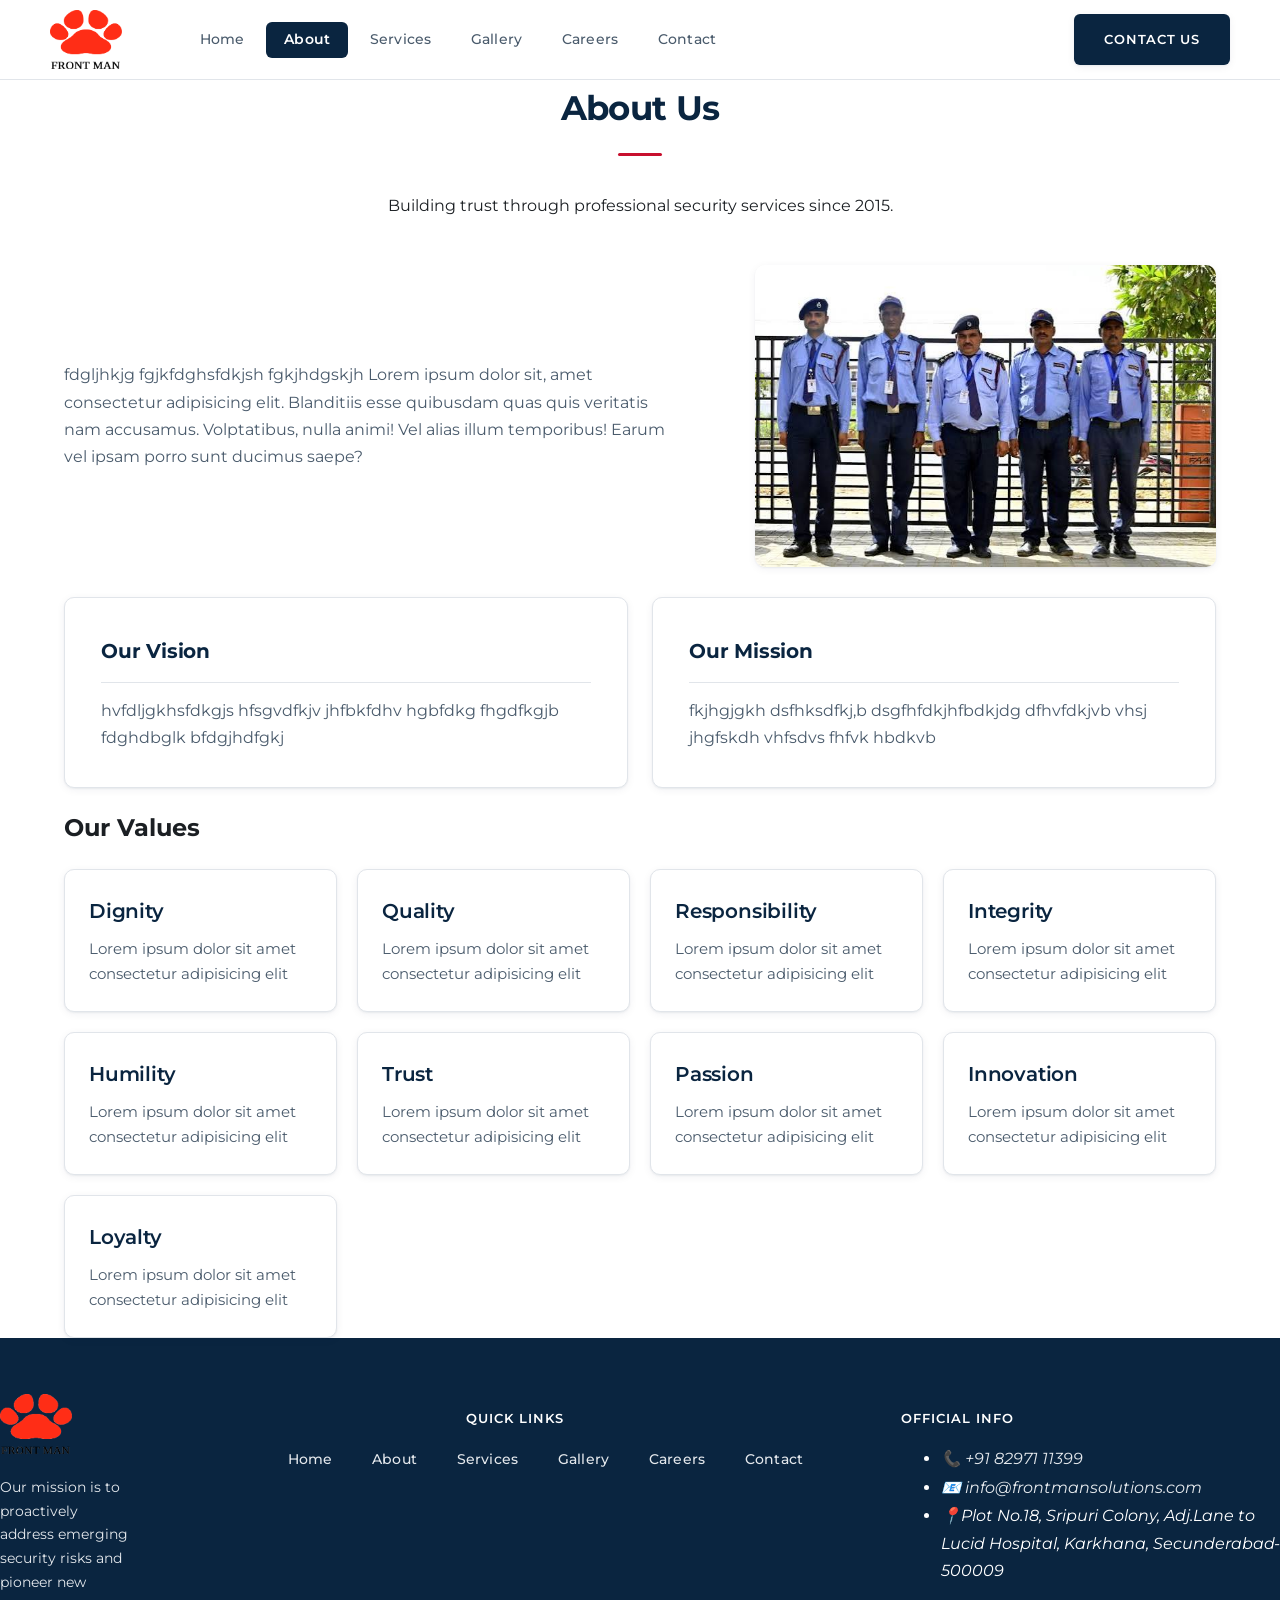
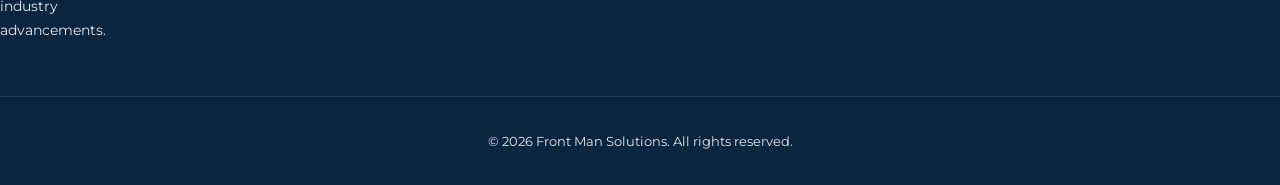
==== FMS/about.html @ 76311084 "First Commit" ====
<!DOCTYPE html>
<html lang="en">

<head>
    <meta charset="UTF-8">
    <meta name="viewport" content="width=device-width, initial-scale=1.0">
    <link rel="preconnect" href="https://fonts.googleapis.com">
    <link rel="preconnect" href="https://fonts.gstatic.com" crossorigin>
    <link href="https://fonts.googleapis.com/css2?family=Montserrat:wght@300;400;500;600;700&display=swap"
        rel="stylesheet">
    <link rel="icon" href="assets/images/favicon.svg">
    <link rel="stylesheet" href="css/styles.css">
    <link rel="stylesheet" href="css/about.css">
    <title>Front Man Solutions</title>
</head>

<body>
    <header>
        <a href="index.html">
            <img src="assets/images/logo.png" alt="Frontman Solutions Logo">
        </a>
        <nav aria-label="Primary Navigation">
            <ul>
                <li><a href="index.html">Home</a></li>
                <li><a href="about.html" class="active">About</a></li>
                <li><a href="services.html">Services</a></li>
                <li><a href="gallery.html">Gallery</a></li>
                <li><a href="careers.html">Careers</a></li>
                <li><a href="contact.html">Contact</a></li>
            </ul>
        </nav>
        <a href="contact.html" class="btn">Contact Us</a>
    </header>
    <main>
        <section class="about">
            <div class="container">
                <div class="about-hero">
                    <h1 class="section-title">About Us</h1>
                    <p>Building trust through professional
                        security services since 2015.</p>
                </div>
                <div class="about-info">
                    <p>fdgljhkjg fgjkfdghsfdkjsh fgkjhdgskjh Lorem ipsum dolor sit, amet consectetur adipisicing elit.
                        Blanditiis esse quibusdam quas quis veritatis nam accusamus. Volptatibus, nulla animi! Vel
                        alias illum temporibus! Earum vel ipsam porro sunt ducimus saepe?</p>
                    <img src="assets/images/images2.jpg" alt="">
                </div>
            </div>
        </section>
        <section class="vision-mission">
            <div class="container">
                <div class="vision-mission-wrapper">
                    <div class="vision">
                        <h2>Our Vision</h2>
                        <p>hvfdljgkhsfdkgjs hfsgvdfkjv jhfbkfdhv hgbfdkg fhgdfkgjb fdghdbglk bfdgjhdfgkj </p>
                    </div>
                    <div class="mission">
                        <h2>Our Mission</h2>
                        <p>fkjhgjgkh dsfhksdfkj,b dsgfhfdkjhfbdkjdg dfhvfdkjvb vhsj jhgfskdh vhfsdvs fhfvk hbdkvb</p>
                    </div>
                </div>
            </div>
        </section>
        <section class="values">
            <div class="container">
                <h2>Our Values</h2>
                <dl class="values-grid">
                    <div class="values-item">
                        <dt>Dignity</dt>
                        <dd>Lorem ipsum dolor sit amet consectetur adipisicing elit</dd>
                    </div>
                    <div class="values-item">
                        <dt>Quality</dt>
                        <dd>Lorem ipsum dolor sit amet consectetur adipisicing elit</dd>
                    </div>
                    <div class="values-item">
                        <dt>Responsibility</dt>
                        <dd>Lorem ipsum dolor sit amet consectetur adipisicing elit</dd>
                    </div>
                    <div class="values-item">
                        <dt>Integrity</dt>
                        <dd>Lorem ipsum dolor sit amet consectetur adipisicing elit</dd>
                    </div>
                    <div class="values-item">
                        <dt>Humility</dt>
                        <dd>Lorem ipsum dolor sit amet consectetur adipisicing elit</dd>
                    </div>
                    <div class="values-item">
                        <dt>Trust</dt>
                        <dd>Lorem ipsum dolor sit amet consectetur adipisicing elit</dd>
                    </div>
                    <div class="values-item">
                        <dt>Passion</dt>
                        <dd>Lorem ipsum dolor sit amet consectetur adipisicing elit</dd>
                    </div>
                    <div class="values-item">
                        <dt>Innovation</dt>
                        <dd>Lorem ipsum dolor sit amet consectetur adipisicing elit</dd>
                    </div>
                    <div class="values-item">
                        <dt>Loyalty</dt>
                        <dd>Lorem ipsum dolor sit amet consectetur adipisicing elit</dd>
                    </div>
                </dl>
            </div>
        </section>
    </main>

    <footer>
        <section class="footer-content">
            <div class="footer-logo">
                <img src="assets/images/logo.png" alt="Frontman Solutions Logo">
                <p>Our mission is to proactively address emerging security risks and pioneer new industry
                    advancements.
                </p>
            </div>
            <div class="footer-links">
                <h3>Quick Links</h3>
                <nav aria-label="Footer Navigation">
                    <ul>
                        <li><a href="index.html">Home</a></li>
                        <li><a href="about.html">About</a></li>
                        <li><a href="services.html">Services</a></li>
                        <li><a href="gallery.html">Gallery</a></li>
                        <li><a href="careers.html">Careers</a></li>
                        <li><a href="contact.html">Contact</a></li>
                    </ul>
                </nav>
            </div>
            <div class="footer-info">
                <h3>Official Info</h3>
                <address>
                    <ul>
                        <li><a href="tel:+918297111399">📞 +91 82971 11399</a></li>
                        <li><a href="mailto:info@frontmansolutions.com">📧 info@frontmansolutions.com</a></li>
                        <li>📍Plot No.18, Sripuri Colony,
                            Adj.Lane to Lucid Hospital,
                            Karkhana, Secunderabad-500009
                        </li>
                    </ul>
                </address>
            </div>
        </section>
        <div class="copyright">
            <p>© 2026 Front Man Solutions. All rights reserved.</p>
        </div>
    </footer>
</body>

</html>
---- FMS/css/styles.css ----
:root {
    /* Brand colors */
    --navy: #0A2540;
    --navy-light: #13385E;
    --steel: #4A5B6C;
    --steel-light: #E4E8EC;
    --accent: #C8102E;
    --accent-dark: #9E0C22;
    --white: #FFFFFF;
    --ink: #1B1F23;
    --border: #E1E5EA;

    /* Typography scale */
    --fs-h1: 46px;
    --fs-h2: 32px;
    --fs-h3: 20px;
    --fs-body: 16px;
    --fs-small: 14px;

    /* Effects */
    --shadow-card: 0 1px 2px rgba(10, 37, 64, 0.06), 0 2px 8px rgba(10, 37, 64, 0.06);
    --shadow-card-hover: 0 2px 4px rgba(10, 37, 64, 0.08), 0 8px 20px rgba(10, 37, 64, 0.10);
    --radius-sm: 6px;
    --radius-md: 10px;
    --radius-lg: 20px;
    --transition-base: 0.2s ease;
}

.container {
    width: min(90%, 1200px);
    margin: auto;
}

/* Typography-led section title — bold navy heading + thin red underline accent */
.section-title {
    color: var(--navy);
    font-size: 34px;
    font-weight: 700;
    letter-spacing: -0.02em;
    text-align: center;
    width: fit-content;
    margin: auto;
    margin-bottom: 36px;
    padding-bottom: 18px;
    position: relative;
}

.section-title::after {
    content: '';
    position: absolute;
    bottom: 0;
    left: 50%;
    transform: translateX(-50%);
    width: 44px;
    height: 3px;
    background: var(--accent);
    border-radius: 2px;
}

/* Solid navy button, tight motion, uppercase micro-label */
.btn {
    display: inline-block;
    margin: 0;
    padding: 14px 30px;
    color: var(--white);
    text-decoration: none;
    border-radius: var(--radius-sm);
    background: var(--navy);
    font-size: 13px;
    font-weight: 600;
    letter-spacing: 0.06em;
    text-transform: uppercase;
    box-shadow: var(--shadow-card);
    transition:
        background 0.2s ease,
        transform 0.2s ease,
        box-shadow 0.2s ease;
}

.btn:hover {
    background: var(--accent);
    transform: translateY(-2px);
    box-shadow: 0 8px 20px rgba(200, 16, 46, 0.25);
}

.btn:active {
    transform: translateY(0);
}

*,
*::before,
*::after {
    box-sizing: border-box;
}

body {
    margin: 0;
    padding: 0;
    font-family: "Montserrat", sans-serif;
    font-weight: 400;
    line-height: 1.7;
    color: var(--ink);
}

header {
    display: flex;
    align-items: center;
    justify-content: space-between;
    position: sticky;
    top: 0;
    z-index: 1000;
    padding: 0 50px;
    height: 80px;
    background: var(--white);
    border-bottom: 1px solid var(--border);
}

header img {
    width: auto;
    max-height: 60px;
}

header a {
    display: flex;
    align-items: center;
}

nav {
    flex: 1;
    margin-left: 60px;
    height: 100%;
}

nav ul {
    display: flex;
    align-items: center;
    list-style: none;
    gap: 4px;
    margin: 0;
    padding: 0;
    height: 100%;
}

nav ul li {
    height: 100%;
    display: flex;
    align-items: center;
}

nav ul a {
    display: flex;
    align-items: center;
    justify-content: center;
    height: 36px;
    padding: 0 18px;
    text-decoration: none;
    color: var(--steel);
    font-size: 14px;
    font-weight: 500;
    letter-spacing: 0.01em;
    border-radius: var(--radius-sm);
    transition: color 0.2s ease, background 0.2s ease;
}

nav ul a:hover {
    color: var(--navy);
    background: var(--steel-light);
}

nav ul a.active {
    background: var(--navy);
    color: var(--white);
    font-weight: 600;
}

footer {
    display: flex;
    flex-direction: column;
    color: var(--white);
    padding-top: 56px;
    background: var(--navy);
}

.footer-content {
    display: flex;
    justify-content: center;
    align-items: flex-start;
    gap: 80px;
    padding-bottom: 40px;
}

.footer-logo img {
    width: auto;
    max-height: 60px;
}

.footer-logo p {
    color: var(--steel-light);
    font-size: 14px;
    max-width: 260px;
}

.footer-links {
    display: flex;
    flex-direction: column;
}

.footer-links h3 {
    text-align: center;
    color: var(--white);
    font-size: 13px;
    text-transform: uppercase;
    letter-spacing: 0.08em;
    font-weight: 600;
}

.footer-links a {
    text-decoration: none;
    color: var(--steel-light);
    margin-bottom: 5px;
    transition: color 0.2s ease;
}

.footer-links a:hover {
    color: var(--white);
}

.footer-info h3 {
    color: var(--white);
    font-size: 13px;
    text-transform: uppercase;
    letter-spacing: 0.08em;
    font-weight: 600;
}

.footer-info a {
    color: var(--steel-light);
    text-decoration: none;
    line-height: 1.8;
    transition: color 0.2s ease;
}

.footer-info a:hover {
    color: var(--white);
}

.copyright {
    width: 100%;
    text-align: center;
    border-top: 1px solid rgba(255, 255, 255, 0.1);
    padding: 20px 0;
    font-size: 13px;
    color: var(--steel-light);
}
---- FMS/css/about.css ----
.about-hero {
    text-align: center;
}

.about-info {
    display: flex;
    align-items: center;
    gap: 80px;
    padding: 30px 0;
}

.about-info p {
    flex: 1;
    color: var(--steel);
}

.about-info img {
    width: 40%;
    object-fit: cover;
    border-radius: var(--radius-md);
    box-shadow: var(--shadow-card);
}

.vision-mission-wrapper {
    display: flex;
    gap: 24px;
}

.vision,
.mission {
    flex: 1;
    padding: 36px;
    background: var(--white);
    border: 1px solid var(--border);
    border-radius: var(--radius-md);
    box-shadow: var(--shadow-card);
}

.vision h2,
.mission h2 {
    color: var(--navy);
    font-size: 20px;
    letter-spacing: -0.01em;
    margin: 0 0 14px;
    padding-bottom: 14px;
    border-bottom: 1px solid var(--border);
}

.vision p,
.mission p {
    color: var(--steel);
    margin: 0;
}

.values-grid {
    display: grid;
    grid-template-columns: repeat(auto-fit, minmax(240px, 1fr));
    gap: 20px;
    margin: 20px 0 0;
}

.values-item {
    display: flex;
    flex-direction: column;
    gap: 8px;
    padding: 24px;
    background: var(--white);
    border: 1px solid var(--border);
    border-radius: var(--radius-md);
    box-shadow: var(--shadow-card);
    transition: transform 0.2s ease, box-shadow 0.2s ease, border-color 0.2s ease;
}

.values-item:hover {
    transform: translateY(-4px);
    box-shadow: var(--shadow-card-hover);
    border-color: var(--navy);
}

.values-item dt,
.values-item dd {
    margin: 0;
}

.values-item dt {
    color: var(--navy);
    font-weight: 600;
    font-size: var(--fs-h3);
    letter-spacing: -0.01em;
}

.values-item dd {
    color: var(--steel);
    font-size: 15px;
}
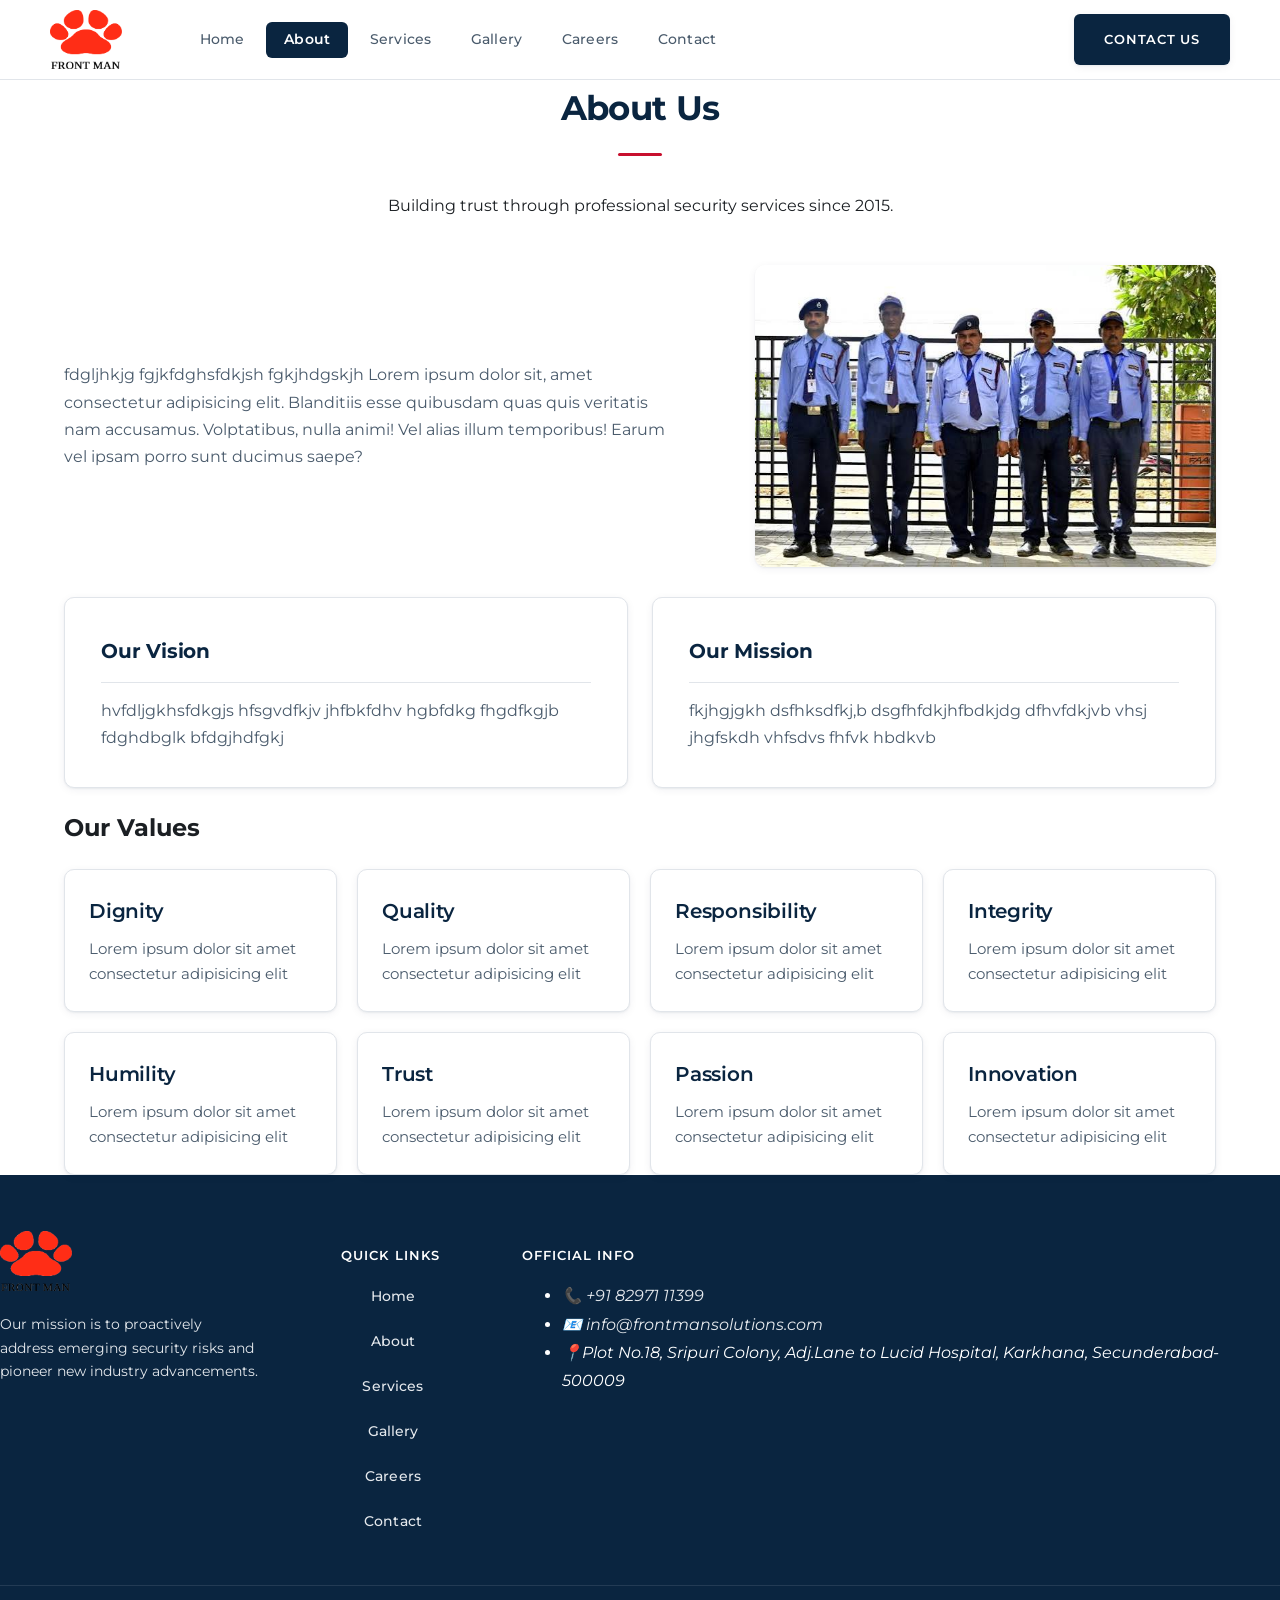
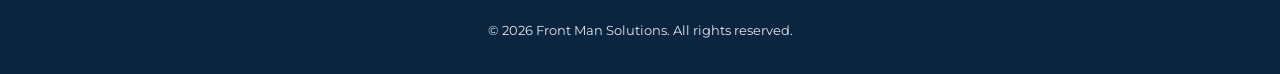
==== commit d643c368: "TRAIL 2" ====
--- a/FMS/about.html
+++ b/FMS/about.html
@@ -97,10 +97,6 @@
                         <dt>Innovation</dt>
                         <dd>Lorem ipsum dolor sit amet consectetur adipisicing elit</dd>
                     </div>
-                    <div class="values-item">
-                        <dt>Loyalty</dt>
-                        <dd>Lorem ipsum dolor sit amet consectetur adipisicing elit</dd>
-                    </div>
                 </dl>
             </div>
         </section>
--- a/FMS/css/styles.css
+++ b/FMS/css/styles.css
@@ -1,5 +1,4 @@
 :root {
-    /* Brand colors */
     --navy: #0A2540;
     --navy-light: #13385E;
     --steel: #4A5B6C;
@@ -10,14 +9,12 @@
     --ink: #1B1F23;
     --border: #E1E5EA;
 
-    /* Typography scale */
     --fs-h1: 46px;
     --fs-h2: 32px;
     --fs-h3: 20px;
     --fs-body: 16px;
     --fs-small: 14px;
 
-    /* Effects */
     --shadow-card: 0 1px 2px rgba(10, 37, 64, 0.06), 0 2px 8px rgba(10, 37, 64, 0.06);
     --shadow-card-hover: 0 2px 4px rgba(10, 37, 64, 0.08), 0 8px 20px rgba(10, 37, 64, 0.10);
     --radius-sm: 6px;
@@ -31,7 +28,6 @@
     margin: auto;
 }
 
-/* Typography-led section title — bold navy heading + thin red underline accent */
 .section-title {
     color: var(--navy);
     font-size: 34px;
@@ -57,7 +53,6 @@
     border-radius: 2px;
 }
 
-/* Solid navy button, tight motion, uppercase micro-label */
 .btn {
     display: inline-block;
     margin: 0;
@@ -199,10 +194,15 @@
     font-size: 14px;
     max-width: 260px;
 }
-
-.footer-links {
+ 
+.footer-links nav {
+    margin-left: 0px;
+}
+
+.footer-links nav ul {
     display: flex;
     flex-direction: column;
+    margin-left: 5px;
 }
 
 .footer-links h3 {
@@ -222,7 +222,7 @@
 }
 
 .footer-links a:hover {
-    color: var(--white);
+    color: var(--navy);
 }
 
 .footer-info h3 {
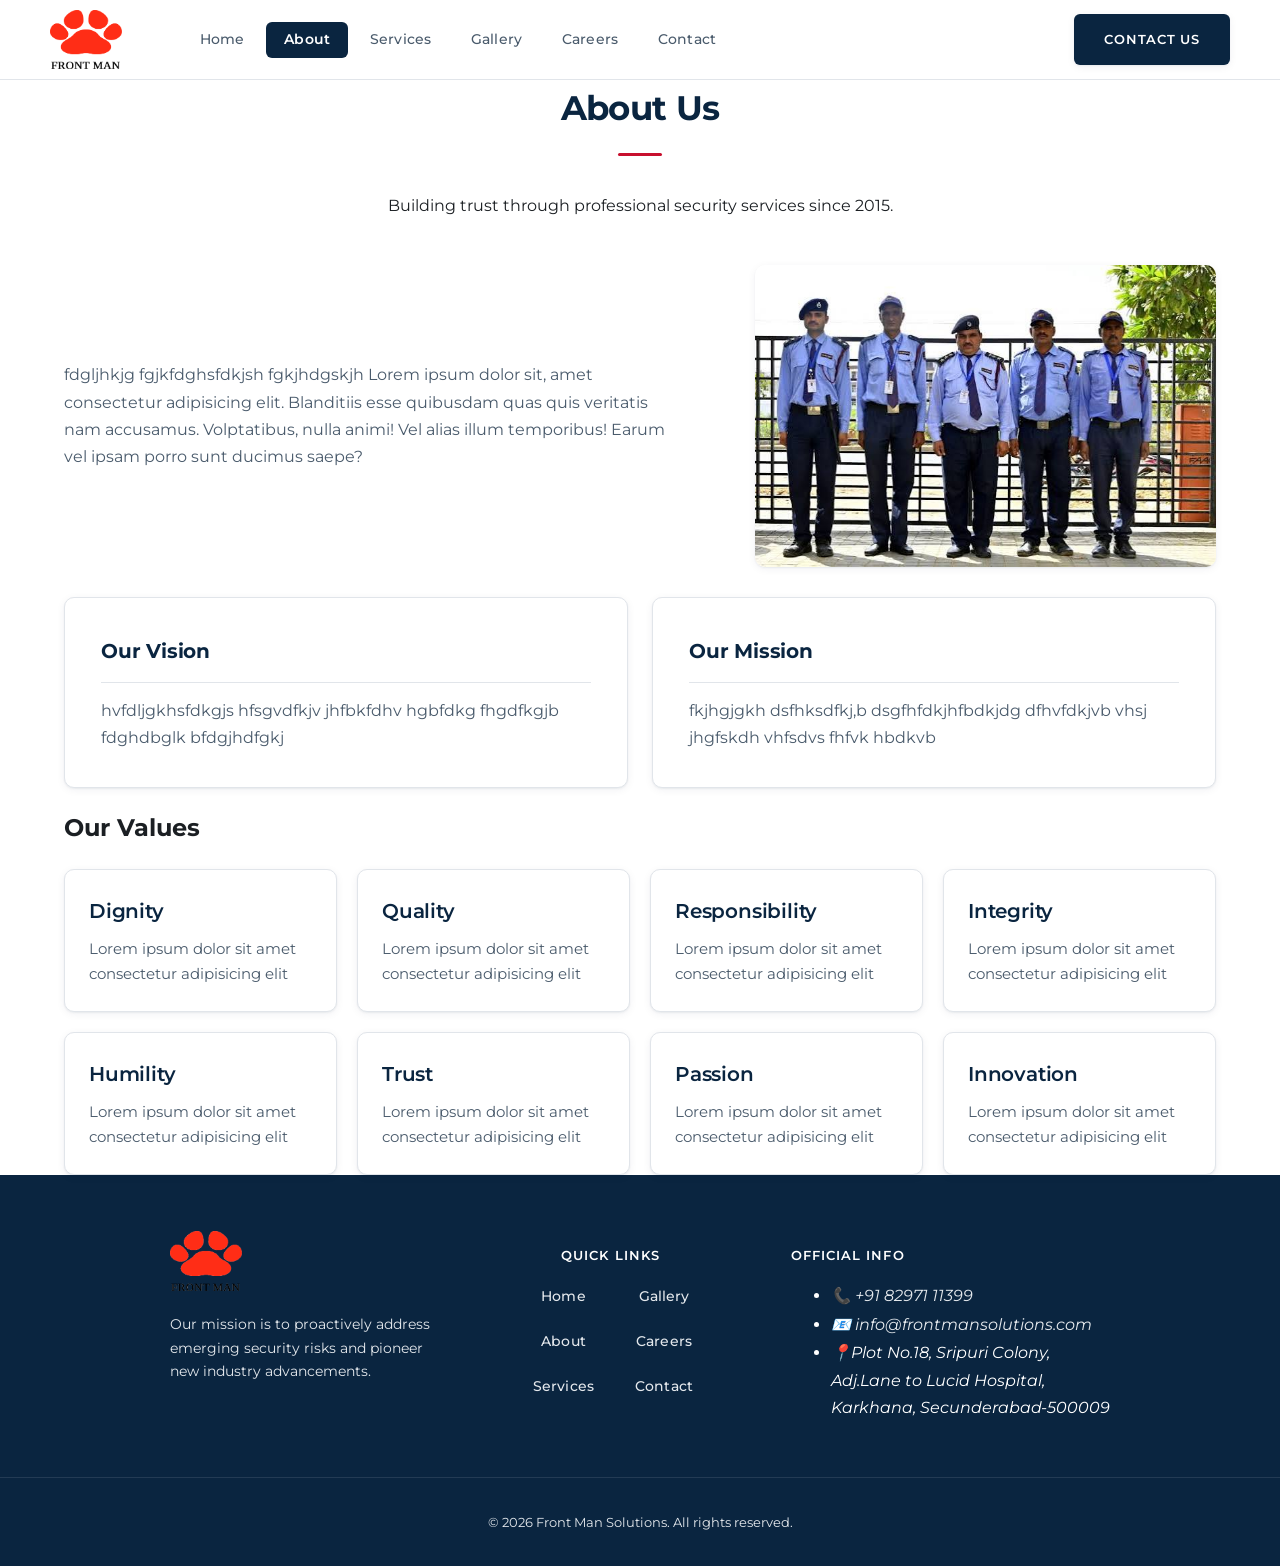
==== commit 3f228ca4: "Add files via upload" ====
--- a/FMS/about.html
+++ b/FMS/about.html
@@ -117,10 +117,10 @@
                         <li><a href="index.html">Home</a></li>
                         <li><a href="about.html">About</a></li>
                         <li><a href="services.html">Services</a></li>
-                        <li><a href="gallery.html">Gallery</a></li>
+                    </ul>
+                    <ul><li><a href="gallery.html">Gallery</a></li>
                         <li><a href="careers.html">Careers</a></li>
-                        <li><a href="contact.html">Contact</a></li>
-                    </ul>
+                        <li><a href="contact.html">Contact</a></li></ul>
                 </nav>
             </div>
             <div class="footer-info">
@@ -129,8 +129,8 @@
                     <ul>
                         <li><a href="tel:+918297111399">📞 +91 82971 11399</a></li>
                         <li><a href="mailto:info@frontmansolutions.com">📧 info@frontmansolutions.com</a></li>
-                        <li>📍Plot No.18, Sripuri Colony,
-                            Adj.Lane to Lucid Hospital,
+                        <li>📍Plot No.18, Sripuri Colony,<br>
+                            Adj.Lane to Lucid Hospital,<br>
                             Karkhana, Secunderabad-500009
                         </li>
                     </ul>
--- a/FMS/css/styles.css
+++ b/FMS/css/styles.css
@@ -196,6 +196,7 @@
 }
  
 .footer-links nav {
+    display: flex;
     margin-left: 0px;
 }
 
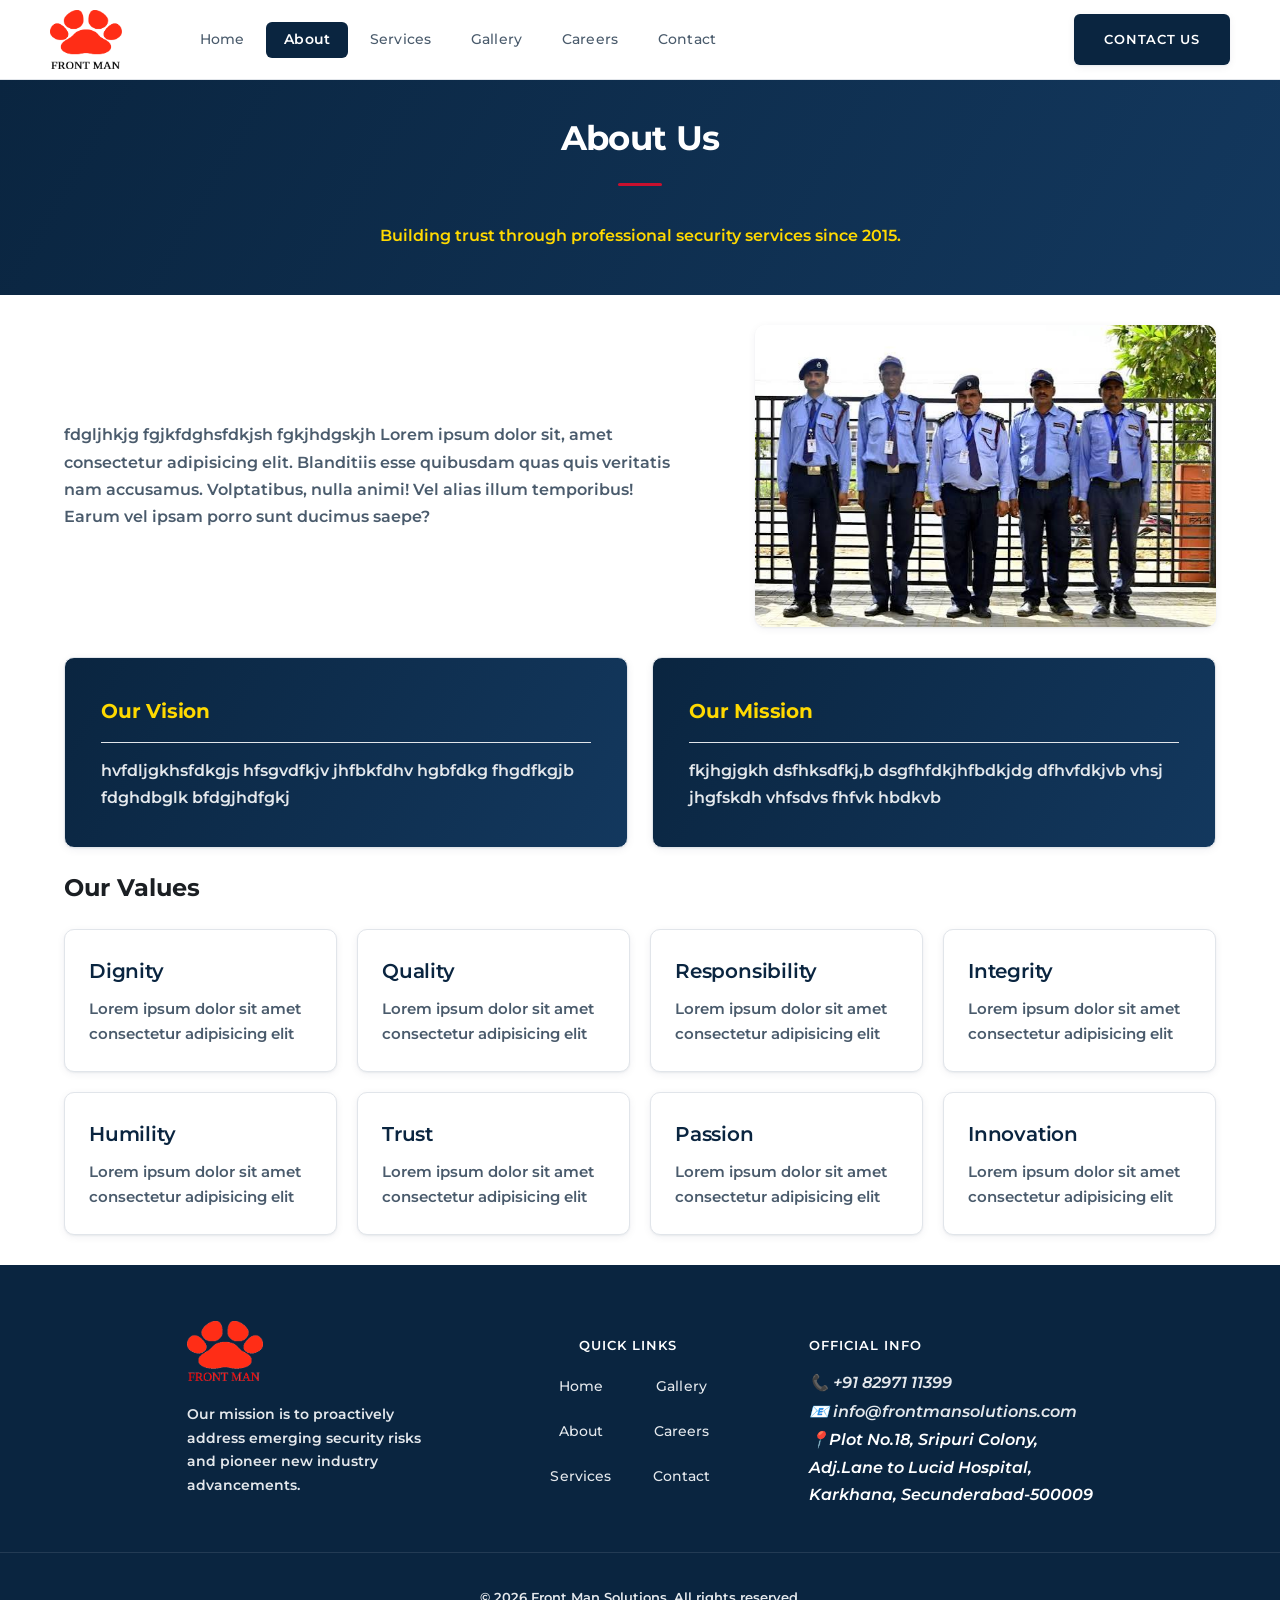
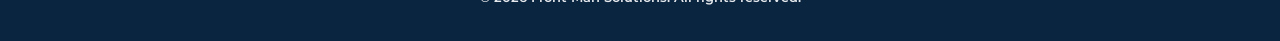
==== commit e103053c: "Trail 3" ====
--- a/FMS/about.html
+++ b/FMS/about.html
@@ -17,7 +17,7 @@
 <body>
     <header>
         <a href="index.html">
-            <img src="assets/images/logo.png" alt="Frontman Solutions Logo">
+            <img src="assets/images/logo.png" alt="Front Man Solutions Logo">
         </a>
         <nav aria-label="Primary Navigation">
             <ul>
@@ -33,12 +33,12 @@
     </header>
     <main>
         <section class="about">
-            <div class="container">
                 <div class="about-hero">
                     <h1 class="section-title">About Us</h1>
                     <p>Building trust through professional
                         security services since 2015.</p>
                 </div>
+            <div class="container">
                 <div class="about-info">
                     <p>fdgljhkjg fgjkfdghsfdkjsh fgkjhdgskjh Lorem ipsum dolor sit, amet consectetur adipisicing elit.
                         Blanditiis esse quibusdam quas quis veritatis nam accusamus. Volptatibus, nulla animi! Vel
@@ -105,7 +105,7 @@
     <footer>
         <section class="footer-content">
             <div class="footer-logo">
-                <img src="assets/images/logo.png" alt="Frontman Solutions Logo">
+                <img src="assets/images/footer-logo.png" alt="Front Man Solutions Logo">
                 <p>Our mission is to proactively address emerging security risks and pioneer new industry
                     advancements.
                 </p>
--- a/FMS/css/styles.css
+++ b/FMS/css/styles.css
@@ -3,8 +3,9 @@
     --navy-light: #13385E;
     --steel: #4A5B6C;
     --steel-light: #E4E8EC;
-    --accent: #C8102E;
-    --accent-dark: #9E0C22;
+    --accent: #FF0026;
+    --accent-dark: #C8102E;
+    --gold: #FFD900;
     --white: #FFFFFF;
     --ink: #1B1F23;
     --border: #E1E5EA;
@@ -49,7 +50,7 @@
     transform: translateX(-50%);
     width: 44px;
     height: 3px;
-    background: var(--accent);
+    background: var(--accent-dark);
     border-radius: 2px;
 }
 
@@ -73,7 +74,7 @@
 }
 
 .btn:hover {
-    background: var(--accent);
+    background: var(--accent-dark);
     transform: translateY(-2px);
     box-shadow: 0 8px 20px rgba(200, 16, 46, 0.25);
 }
@@ -92,7 +93,7 @@
     margin: 0;
     padding: 0;
     font-family: "Montserrat", sans-serif;
-    font-weight: 400;
+    font-weight: 600;
     line-height: 1.7;
     color: var(--ink);
 }
@@ -194,7 +195,7 @@
     font-size: 14px;
     max-width: 260px;
 }
- 
+
 .footer-links nav {
     display: flex;
     margin-left: 0px;
@@ -223,7 +224,7 @@
 }
 
 .footer-links a:hover {
-    color: var(--navy);
+    color: var(--white);
 }
 
 .footer-info h3 {
@@ -241,8 +242,14 @@
     transition: color 0.2s ease;
 }
 
+.footer-info address ul {
+    list-style: none;
+    margin: 0;
+    padding: 0;
+}
+
 .footer-info a:hover {
-    color: var(--white);
+    color: var(--accent);
 }
 
 .copyright {
--- a/FMS/css/about.css
+++ b/FMS/css/about.css
@@ -1,5 +1,14 @@
 .about-hero {
     text-align: center;
+    background: linear-gradient(120deg, var(--navy), var(--navy-light));
+    background-size: cover;
+    background-position: center;
+    padding: 30px;
+    color: var(--gold);
+}
+
+.about-hero h1 {
+    color: var(--white);
 }
 
 .about-info {
@@ -30,7 +39,9 @@
 .mission {
     flex: 1;
     padding: 36px;
-    background: var(--white);
+    background: linear-gradient(120deg, var(--navy), var(--navy-light));
+    background-size: cover;
+    background-position: center;
     border: 1px solid var(--border);
     border-radius: var(--radius-md);
     box-shadow: var(--shadow-card);
@@ -38,7 +49,7 @@
 
 .vision h2,
 .mission h2 {
-    color: var(--navy);
+    color: var(--gold);
     font-size: 20px;
     letter-spacing: -0.01em;
     margin: 0 0 14px;
@@ -48,8 +59,17 @@
 
 .vision p,
 .mission p {
-    color: var(--steel);
+    color: var(--steel-light);
     margin: 0;
+}
+
+.values {
+    margin-bottom: 30px;
+}
+
+.values h2 {
+    justify-self: center;
+    margin-bottom: 20px;
 }
 
 .values-grid {
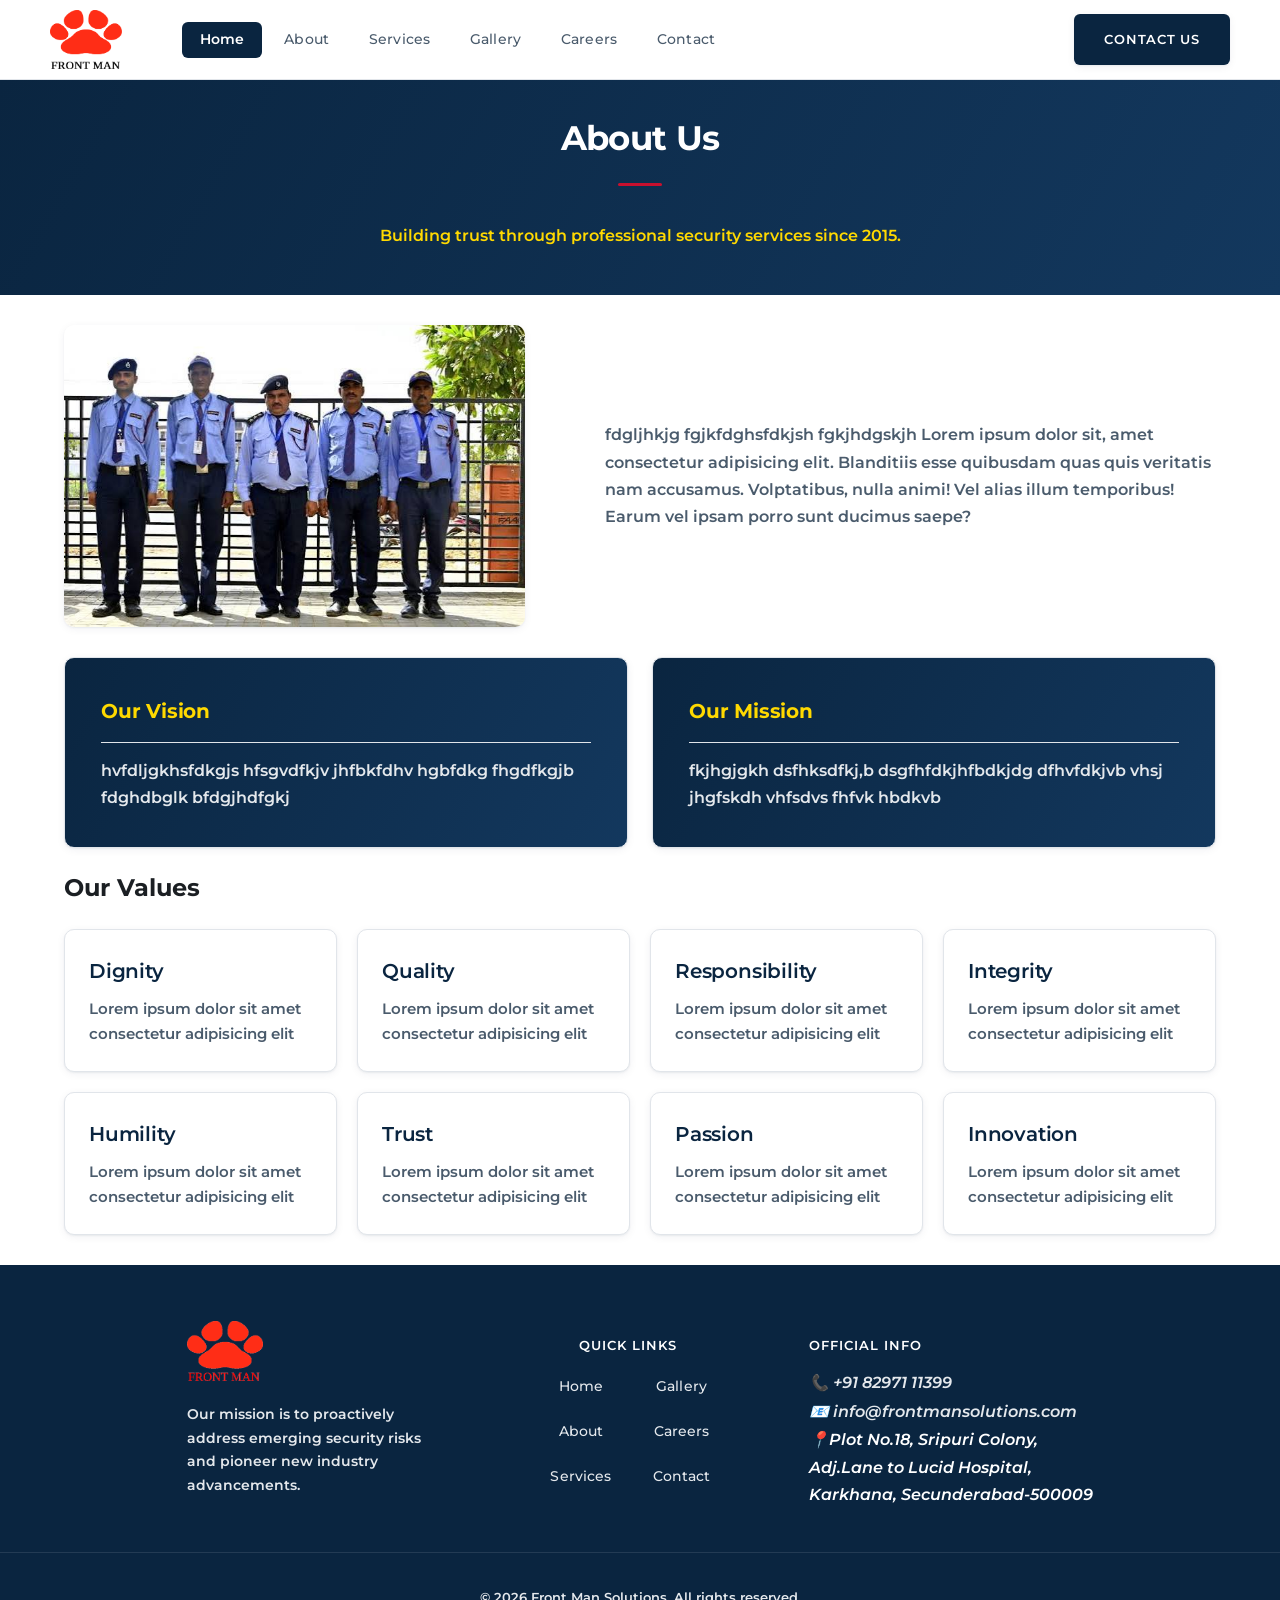
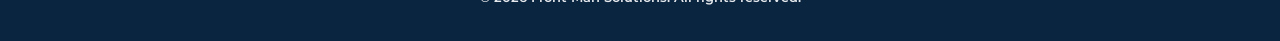
==== commit 8a615a9d: "Responsive" ====
--- a/FMS/about.html
+++ b/FMS/about.html
@@ -19,31 +19,47 @@
         <a href="index.html">
             <img src="assets/images/logo.png" alt="Front Man Solutions Logo">
         </a>
+        <button class="nav-toggle" aria-label="Toggle navigation" aria-expanded="false">
+            <span></span>
+            <span></span>
+            <span></span>
+        </button>
         <nav aria-label="Primary Navigation">
             <ul>
-                <li><a href="index.html">Home</a></li>
-                <li><a href="about.html" class="active">About</a></li>
+                <li><a href="index.html" class="active">Home</a></li>
+                <li><a href="about.html">About</a></li>
                 <li><a href="services.html">Services</a></li>
                 <li><a href="gallery.html">Gallery</a></li>
                 <li><a href="careers.html">Careers</a></li>
                 <li><a href="contact.html">Contact</a></li>
             </ul>
         </nav>
-        <a href="contact.html" class="btn">Contact Us</a>
+        <div class="contact-btn">
+            <a href="contact.html" class="btn">Contact Us</a>
+        </div>
+        <script>
+            const navToggle = document.querySelector('.nav-toggle');
+            const nav = document.querySelector('header nav');
+
+            navToggle.addEventListener('click', () => {
+                const isOpen = nav.classList.toggle('open');
+                navToggle.setAttribute('aria-expanded', isOpen);
+            });
+        </script>
     </header>
     <main>
         <section class="about">
-                <div class="about-hero">
-                    <h1 class="section-title">About Us</h1>
-                    <p>Building trust through professional
-                        security services since 2015.</p>
-                </div>
+            <div class="about-hero">
+                <h1 class="section-title">About Us</h1>
+                <p>Building trust through professional
+                    security services since 2015.</p>
+            </div>
             <div class="container">
                 <div class="about-info">
+                    <img src="assets/images/images2.jpg" alt="">
                     <p>fdgljhkjg fgjkfdghsfdkjsh fgkjhdgskjh Lorem ipsum dolor sit, amet consectetur adipisicing elit.
                         Blanditiis esse quibusdam quas quis veritatis nam accusamus. Volptatibus, nulla animi! Vel
                         alias illum temporibus! Earum vel ipsam porro sunt ducimus saepe?</p>
-                    <img src="assets/images/images2.jpg" alt="">
                 </div>
             </div>
         </section>
@@ -118,9 +134,11 @@
                         <li><a href="about.html">About</a></li>
                         <li><a href="services.html">Services</a></li>
                     </ul>
-                    <ul><li><a href="gallery.html">Gallery</a></li>
+                    <ul>
+                        <li><a href="gallery.html">Gallery</a></li>
                         <li><a href="careers.html">Careers</a></li>
-                        <li><a href="contact.html">Contact</a></li></ul>
+                        <li><a href="contact.html">Contact</a></li>
+                    </ul>
                 </nav>
             </div>
             <div class="footer-info">
--- a/FMS/css/styles.css
+++ b/FMS/css/styles.css
@@ -121,6 +121,27 @@
     align-items: center;
 }
 
+.nav-toggle {
+    display: none;
+    flex-direction: column;
+    justify-content: center;
+    gap: 5px;
+    width: 32px;
+    height: 32px;
+    background: none;
+    border: none;
+    cursor: pointer;
+    padding: 0;
+}
+
+.nav-toggle span {
+    display: block;
+    width: 100%;
+    height: 2px;
+    background: var(--navy);
+    transition: transform 0.2s ease, opacity 0.2s ease;
+}
+
 nav {
     flex: 1;
     margin-left: 60px;
@@ -259,4 +280,80 @@
     padding: 20px 0;
     font-size: 13px;
     color: var(--steel-light);
+}
+
+@media (max-width: 950px) {
+    header {
+        padding: 0 20px;
+    }
+
+    .nav-toggle {
+        display: flex;
+    }
+
+    .contact-btn {
+        display: none;
+    }
+
+    nav {
+        position: fixed;
+        top: 80px;
+        left: 0;
+        width: 100%;
+        margin: 0;
+        height: auto;
+        max-height: 0;
+        overflow: hidden;
+        background: var(--white);
+        border-bottom: 1px solid var(--border);
+        transition: max-height 0.3s ease;
+        z-index: 999;
+    }
+
+    nav.open {
+        max-height: 400px;
+    }
+
+    nav ul {
+        flex-direction: column;
+        align-items: stretch;
+        height: auto;
+        padding: 10px 20px;
+        gap: 0;
+    }
+
+    nav ul li {
+        height: auto;
+    }
+
+    nav ul a {
+        height: 44px;
+        justify-content: flex-start;
+    }
+
+    header:has(nav.open) .nav-toggle span:nth-child(1) {
+        transform: translateY(7px) rotate(45deg);
+    }
+
+    header:has(nav.open) .nav-toggle span:nth-child(2) {
+        opacity: 0;
+    }
+
+    header:has(nav.open) .nav-toggle span:nth-child(3) {
+        transform: translateY(-7px) rotate(-45deg);
+    }
+}
+
+@media (max-width: 768px) {
+    .footer-content {
+        flex-direction: column;
+        align-items: center;
+        text-align: center;
+        gap: 32px;
+        padding: 0 20px 40px;
+    }
+
+    .footer-links nav {
+        justify-content: center;
+    }
 }
--- a/FMS/css/about.css
+++ b/FMS/css/about.css
@@ -112,4 +112,22 @@
 .values-item dd {
     color: var(--steel);
     font-size: 15px;
+}
+
+@media (max-width: 800px) {
+    .about-hero {
+        padding: 24px 20px;
+    }
+
+    .about-info {
+        flex-direction: column;
+    }
+
+    .about-info img {
+        width: 100%;
+    }
+
+    .vision-mission-wrapper {
+        flex-direction: column;
+    }
 }
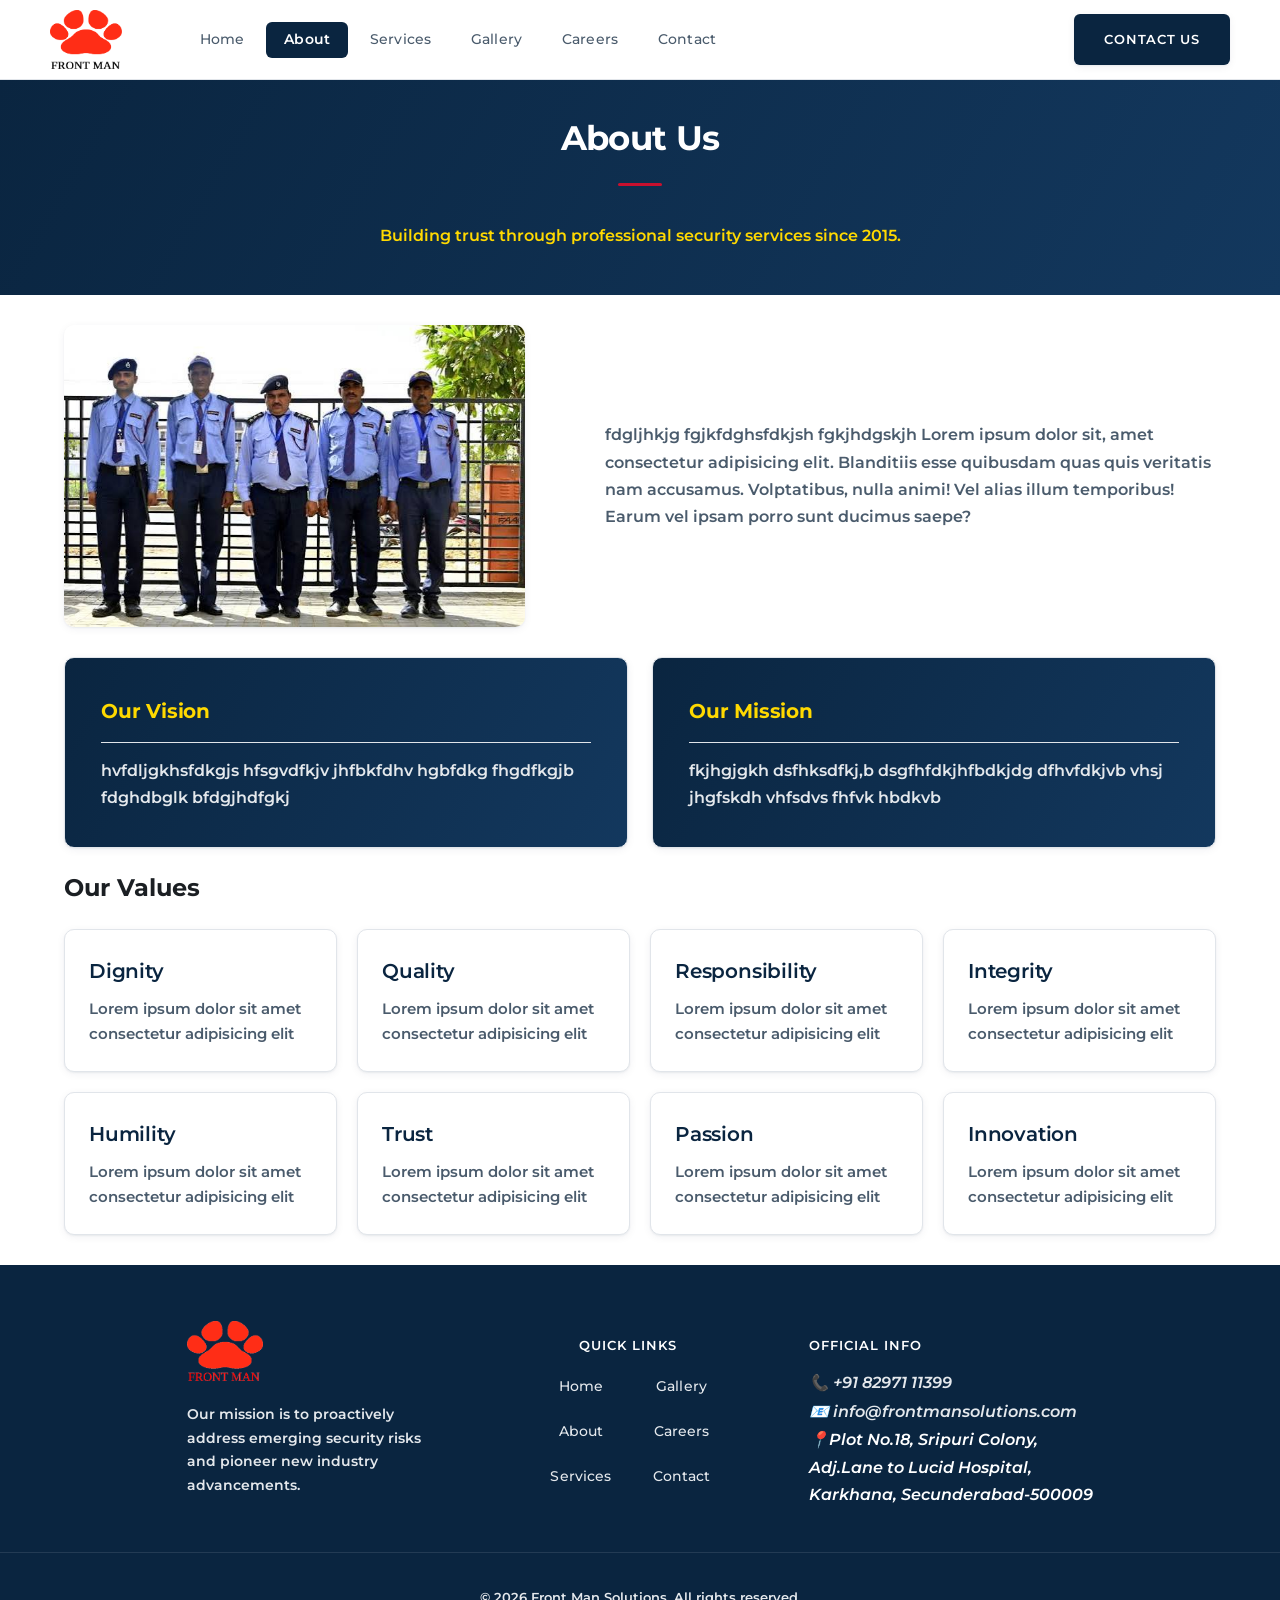
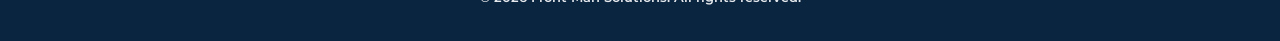
==== commit 98ab9416: "Responsive 2" ====
--- a/FMS/about.html
+++ b/FMS/about.html
@@ -26,8 +26,8 @@
         </button>
         <nav aria-label="Primary Navigation">
             <ul>
-                <li><a href="index.html" class="active">Home</a></li>
-                <li><a href="about.html">About</a></li>
+                <li><a href="index.html">Home</a></li>
+                <li><a href="about.html" class="active">About</a></li>
                 <li><a href="services.html">Services</a></li>
                 <li><a href="gallery.html">Gallery</a></li>
                 <li><a href="careers.html">Careers</a></li>
--- a/FMS/css/styles.css
+++ b/FMS/css/styles.css
@@ -245,7 +245,8 @@
 }
 
 .footer-links a:hover {
-    color: var(--white);
+    color: var(--navy);
+    background-color: var(--white);
 }
 
 .footer-info h3 {
@@ -295,7 +296,7 @@
         display: none;
     }
 
-    nav {
+    header nav {
         position: fixed;
         top: 80px;
         left: 0;
@@ -310,11 +311,11 @@
         z-index: 999;
     }
 
-    nav.open {
+    header nav.open {
         max-height: 400px;
     }
 
-    nav ul {
+    header nav ul {
         flex-direction: column;
         align-items: stretch;
         height: auto;
@@ -322,12 +323,12 @@
         gap: 0;
     }
 
-    nav ul li {
+    header nav ul li {
         height: auto;
     }
 
-    nav ul a {
-        height: 44px;
+    header nav ul a {
+        height: 38px;
         justify-content: flex-start;
     }
 
